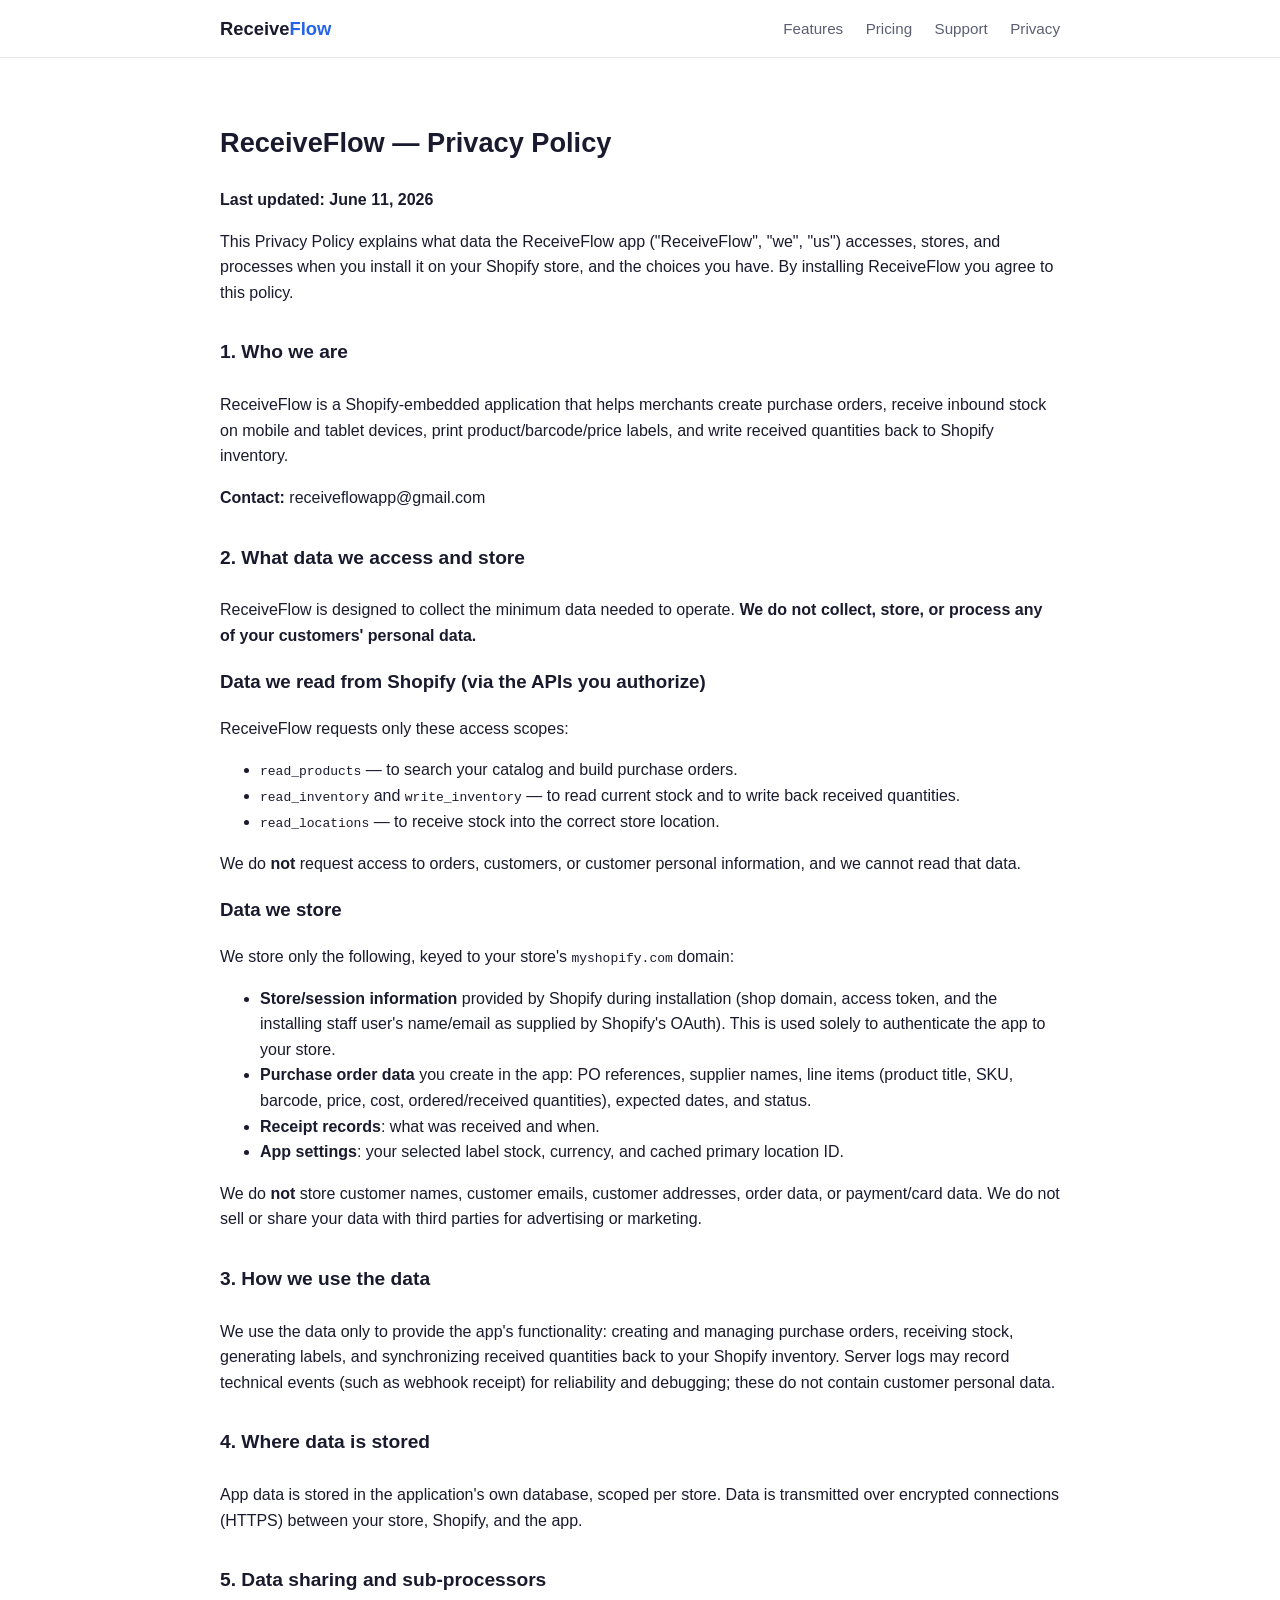
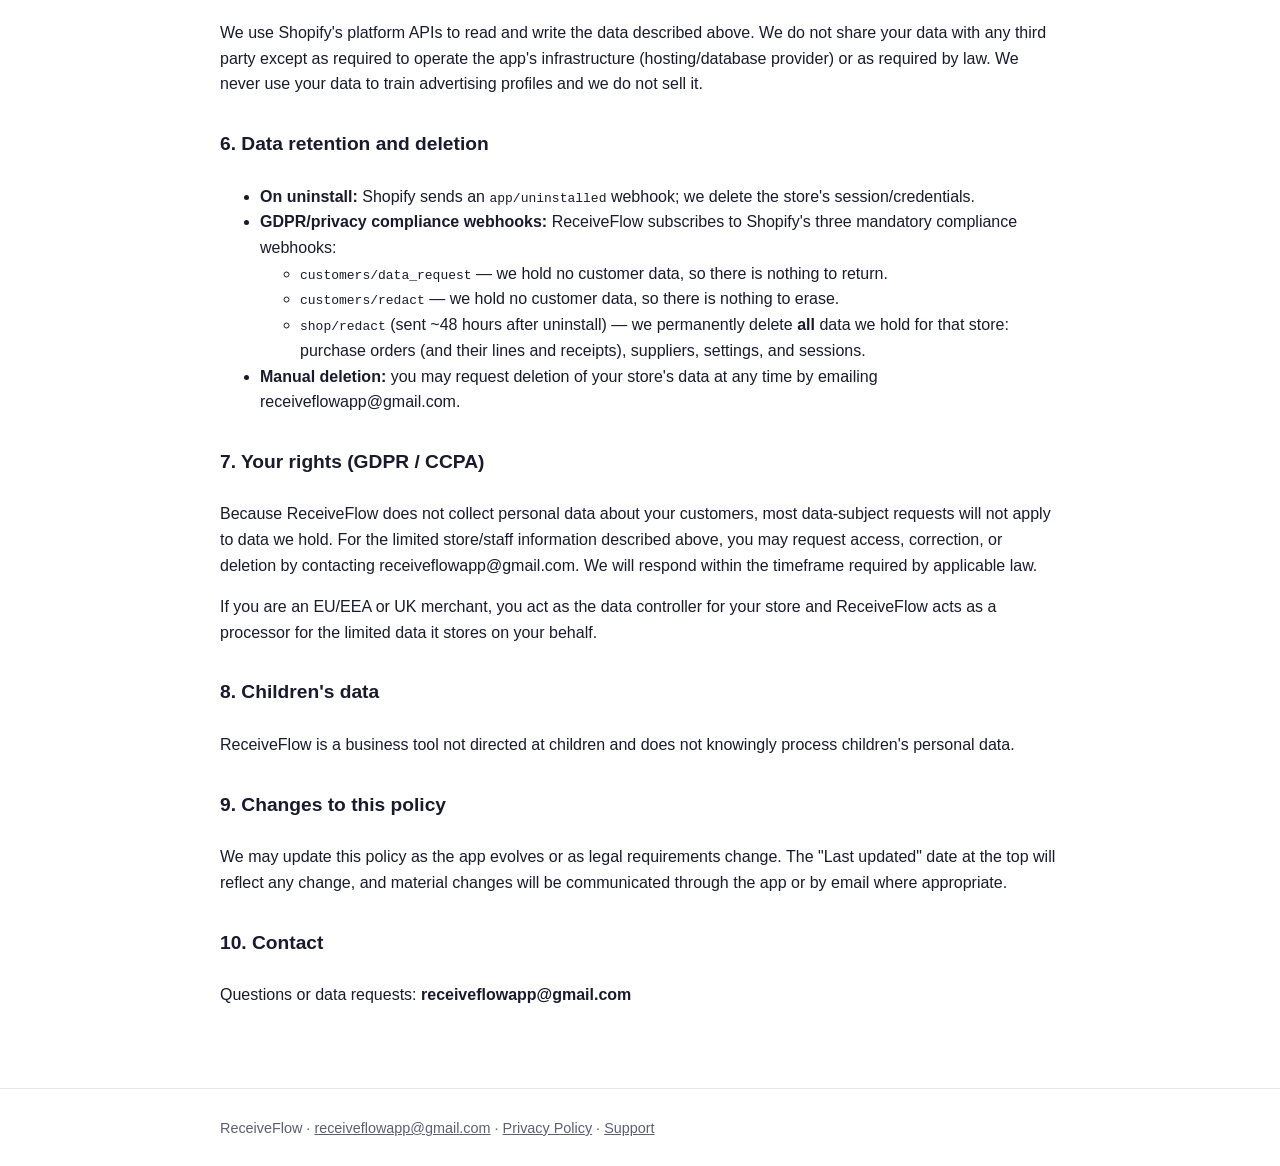
==== privacy.html @ bebd9b63 "ReceiveFlow marketing site" ====
<!DOCTYPE html>
<html lang="en">
<head>
<meta charset="UTF-8">
<meta name="viewport" content="width=device-width, initial-scale=1">
<title>Privacy Policy — ReceiveFlow</title>
<meta name="description" content="ReceiveFlow privacy policy: what data the app accesses and stores, and how it is deleted.">
<link rel="stylesheet" href="style.css">
</head>
<body>

<header class="site">
  <div class="wrap">
    <a class="brand" href="./">Receive<span>Flow</span></a>
    <nav class="site">
      <a href="index.html#features">Features</a>
      <a href="index.html#pricing">Pricing</a>
      <a href="support.html">Support</a>
      <a href="privacy.html">Privacy</a>
    </nav>
  </div>
</header>

<article class="legal">
<div class="wrap">

<h1>ReceiveFlow — Privacy Policy</h1>
<p><strong>Last updated: June 11, 2026</strong></p>

<p>This Privacy Policy explains what data the ReceiveFlow app ("ReceiveFlow", "we", "us")
accesses, stores, and processes when you install it on your Shopify store, and the choices
you have. By installing ReceiveFlow you agree to this policy.</p>

<h2>1. Who we are</h2>
<p>ReceiveFlow is a Shopify-embedded application that helps merchants create purchase orders,
receive inbound stock on mobile and tablet devices, print product/barcode/price labels, and
write received quantities back to Shopify inventory.</p>
<p><strong>Contact:</strong> receiveflowapp@gmail.com</p>

<h2>2. What data we access and store</h2>
<p>ReceiveFlow is designed to collect the minimum data needed to operate.
<strong>We do not collect, store, or process any of your customers' personal data.</strong></p>

<h3>Data we read from Shopify (via the APIs you authorize)</h3>
<p>ReceiveFlow requests only these access scopes:</p>
<ul>
  <li><code>read_products</code> — to search your catalog and build purchase orders.</li>
  <li><code>read_inventory</code> and <code>write_inventory</code> — to read current stock and to write back received quantities.</li>
  <li><code>read_locations</code> — to receive stock into the correct store location.</li>
</ul>
<p>We do <strong>not</strong> request access to orders, customers, or customer personal
information, and we cannot read that data.</p>

<h3>Data we store</h3>
<p>We store only the following, keyed to your store's <code>myshopify.com</code> domain:</p>
<ul>
  <li><strong>Store/session information</strong> provided by Shopify during installation
  (shop domain, access token, and the installing staff user's name/email as supplied by
  Shopify's OAuth). This is used solely to authenticate the app to your store.</li>
  <li><strong>Purchase order data</strong> you create in the app: PO references, supplier names,
  line items (product title, SKU, barcode, price, cost, ordered/received quantities),
  expected dates, and status.</li>
  <li><strong>Receipt records</strong>: what was received and when.</li>
  <li><strong>App settings</strong>: your selected label stock, currency, and cached primary
  location ID.</li>
</ul>
<p>We do <strong>not</strong> store customer names, customer emails, customer addresses,
order data, or payment/card data. We do not sell or share your data with third parties for
advertising or marketing.</p>

<h2>3. How we use the data</h2>
<p>We use the data only to provide the app's functionality: creating and managing purchase
orders, receiving stock, generating labels, and synchronizing received quantities back to
your Shopify inventory. Server logs may record technical events (such as webhook receipt)
for reliability and debugging; these do not contain customer personal data.</p>

<h2>4. Where data is stored</h2>
<p>App data is stored in the application's own database, scoped per store. Data is
transmitted over encrypted connections (HTTPS) between your store, Shopify, and the app.</p>

<h2>5. Data sharing and sub-processors</h2>
<p>We use Shopify's platform APIs to read and write the data described above. We do not
share your data with any third party except as required to operate the app's infrastructure
(hosting/database provider) or as required by law. We never use your data to train
advertising profiles and we do not sell it.</p>

<h2>6. Data retention and deletion</h2>
<ul>
  <li><strong>On uninstall:</strong> Shopify sends an <code>app/uninstalled</code> webhook;
  we delete the store's session/credentials.</li>
  <li><strong>GDPR/privacy compliance webhooks:</strong> ReceiveFlow subscribes to Shopify's
  three mandatory compliance webhooks:
    <ul>
      <li><code>customers/data_request</code> — we hold no customer data, so there is nothing to return.</li>
      <li><code>customers/redact</code> — we hold no customer data, so there is nothing to erase.</li>
      <li><code>shop/redact</code> (sent ~48 hours after uninstall) — we permanently delete
      <strong>all</strong> data we hold for that store: purchase orders (and their lines and
      receipts), suppliers, settings, and sessions.</li>
    </ul>
  </li>
  <li><strong>Manual deletion:</strong> you may request deletion of your store's data at any
  time by emailing receiveflowapp@gmail.com.</li>
</ul>

<h2>7. Your rights (GDPR / CCPA)</h2>
<p>Because ReceiveFlow does not collect personal data about your customers, most data-subject
requests will not apply to data we hold. For the limited store/staff information described
above, you may request access, correction, or deletion by contacting
receiveflowapp@gmail.com. We will respond within the timeframe required by applicable law.</p>
<p>If you are an EU/EEA or UK merchant, you act as the data controller for your store and
ReceiveFlow acts as a processor for the limited data it stores on your behalf.</p>

<h2>8. Children's data</h2>
<p>ReceiveFlow is a business tool not directed at children and does not knowingly process
children's personal data.</p>

<h2>9. Changes to this policy</h2>
<p>We may update this policy as the app evolves or as legal requirements change. The
"Last updated" date at the top will reflect any change, and material changes will be
communicated through the app or by email where appropriate.</p>

<h2>10. Contact</h2>
<p>Questions or data requests: <strong>receiveflowapp@gmail.com</strong></p>

</div>
</article>

<footer class="site">
  <div class="wrap">
    ReceiveFlow · <a href="mailto:receiveflowapp@gmail.com">receiveflowapp@gmail.com</a> ·
    <a href="privacy.html">Privacy Policy</a> · <a href="support.html">Support</a>
  </div>
</footer>

</body>
</html>
---- style.css ----
:root {
  --ink: #1a1a2e;
  --muted: #5c5f73;
  --accent: #2563eb;
  --accent-dark: #1e40af;
  --bg: #ffffff;
  --bg-soft: #f5f7fb;
  --border: #e3e6ef;
  --ok: #16a34a;
}
* { box-sizing: border-box; }
body {
  margin: 0;
  font-family: -apple-system, BlinkMacSystemFont, "Segoe UI", Roboto, Helvetica, Arial, sans-serif;
  color: var(--ink);
  background: var(--bg);
  line-height: 1.6;
}
.wrap { max-width: 880px; margin: 0 auto; padding: 0 20px; }
header.site {
  border-bottom: 1px solid var(--border);
  background: var(--bg);
}
header.site .wrap {
  display: flex; align-items: center; justify-content: space-between;
  padding-top: 14px; padding-bottom: 14px;
}
.brand { font-weight: 700; font-size: 1.15rem; text-decoration: none; color: var(--ink); }
.brand span { color: var(--accent); }
nav.site a { margin-left: 18px; text-decoration: none; color: var(--muted); font-size: 0.95rem; }
nav.site a:hover { color: var(--ink); }
.hero { background: var(--bg-soft); padding: 64px 0 56px; text-align: center; }
.hero h1 { font-size: 2.1rem; margin: 0 0 12px; line-height: 1.25; }
.hero p.lead { font-size: 1.15rem; color: var(--muted); max-width: 640px; margin: 0 auto 28px; }
.cta {
  display: inline-block; background: var(--accent); color: #fff; text-decoration: none;
  padding: 12px 28px; border-radius: 8px; font-weight: 600;
}
.cta:hover { background: var(--accent-dark); }
.cta-note { font-size: 0.85rem; color: var(--muted); margin-top: 10px; }
section { padding: 48px 0; }
section.alt { background: var(--bg-soft); }
h2 { font-size: 1.5rem; margin: 0 0 24px; }
.grid { display: grid; grid-template-columns: repeat(auto-fit, minmax(240px, 1fr)); gap: 20px; }
.card {
  background: var(--bg); border: 1px solid var(--border); border-radius: 10px; padding: 20px;
}
.card h3 { margin: 0 0 8px; font-size: 1.05rem; }
.card p { margin: 0; color: var(--muted); font-size: 0.95rem; }
.pricing .card { text-align: center; }
.pricing .price { font-size: 1.8rem; font-weight: 700; margin: 6px 0 2px; }
.pricing .per { color: var(--muted); font-size: 0.85rem; }
.pricing ul { list-style: none; padding: 0; margin: 14px 0 0; text-align: left; font-size: 0.92rem; }
.pricing li { padding: 4px 0 4px 22px; position: relative; }
.pricing li::before { content: "✓"; color: var(--ok); position: absolute; left: 0; }
.badge {
  display: inline-block; background: #eef2ff; color: var(--accent-dark);
  font-size: 0.75rem; font-weight: 600; padding: 2px 10px; border-radius: 999px;
  margin-bottom: 6px;
}
footer.site {
  border-top: 1px solid var(--border); padding: 28px 0; color: var(--muted); font-size: 0.9rem;
}
footer.site a { color: var(--muted); }
article.legal h1 { font-size: 1.7rem; }
article.legal h2 { font-size: 1.2rem; margin-top: 32px; }
article.legal { padding: 40px 0 64px; }
table { border-collapse: collapse; width: 100%; margin: 16px 0; }
th, td { border: 1px solid var(--border); padding: 8px 12px; text-align: left; font-size: 0.95rem; }
th { background: var(--bg-soft); }
.faq dt { font-weight: 600; margin-top: 20px; }
.faq dd { margin: 6px 0 0; color: var(--muted); }
@media (max-width: 600px) {
  .hero h1 { font-size: 1.6rem; }
  nav.site a { margin-left: 12px; font-size: 0.85rem; }
}
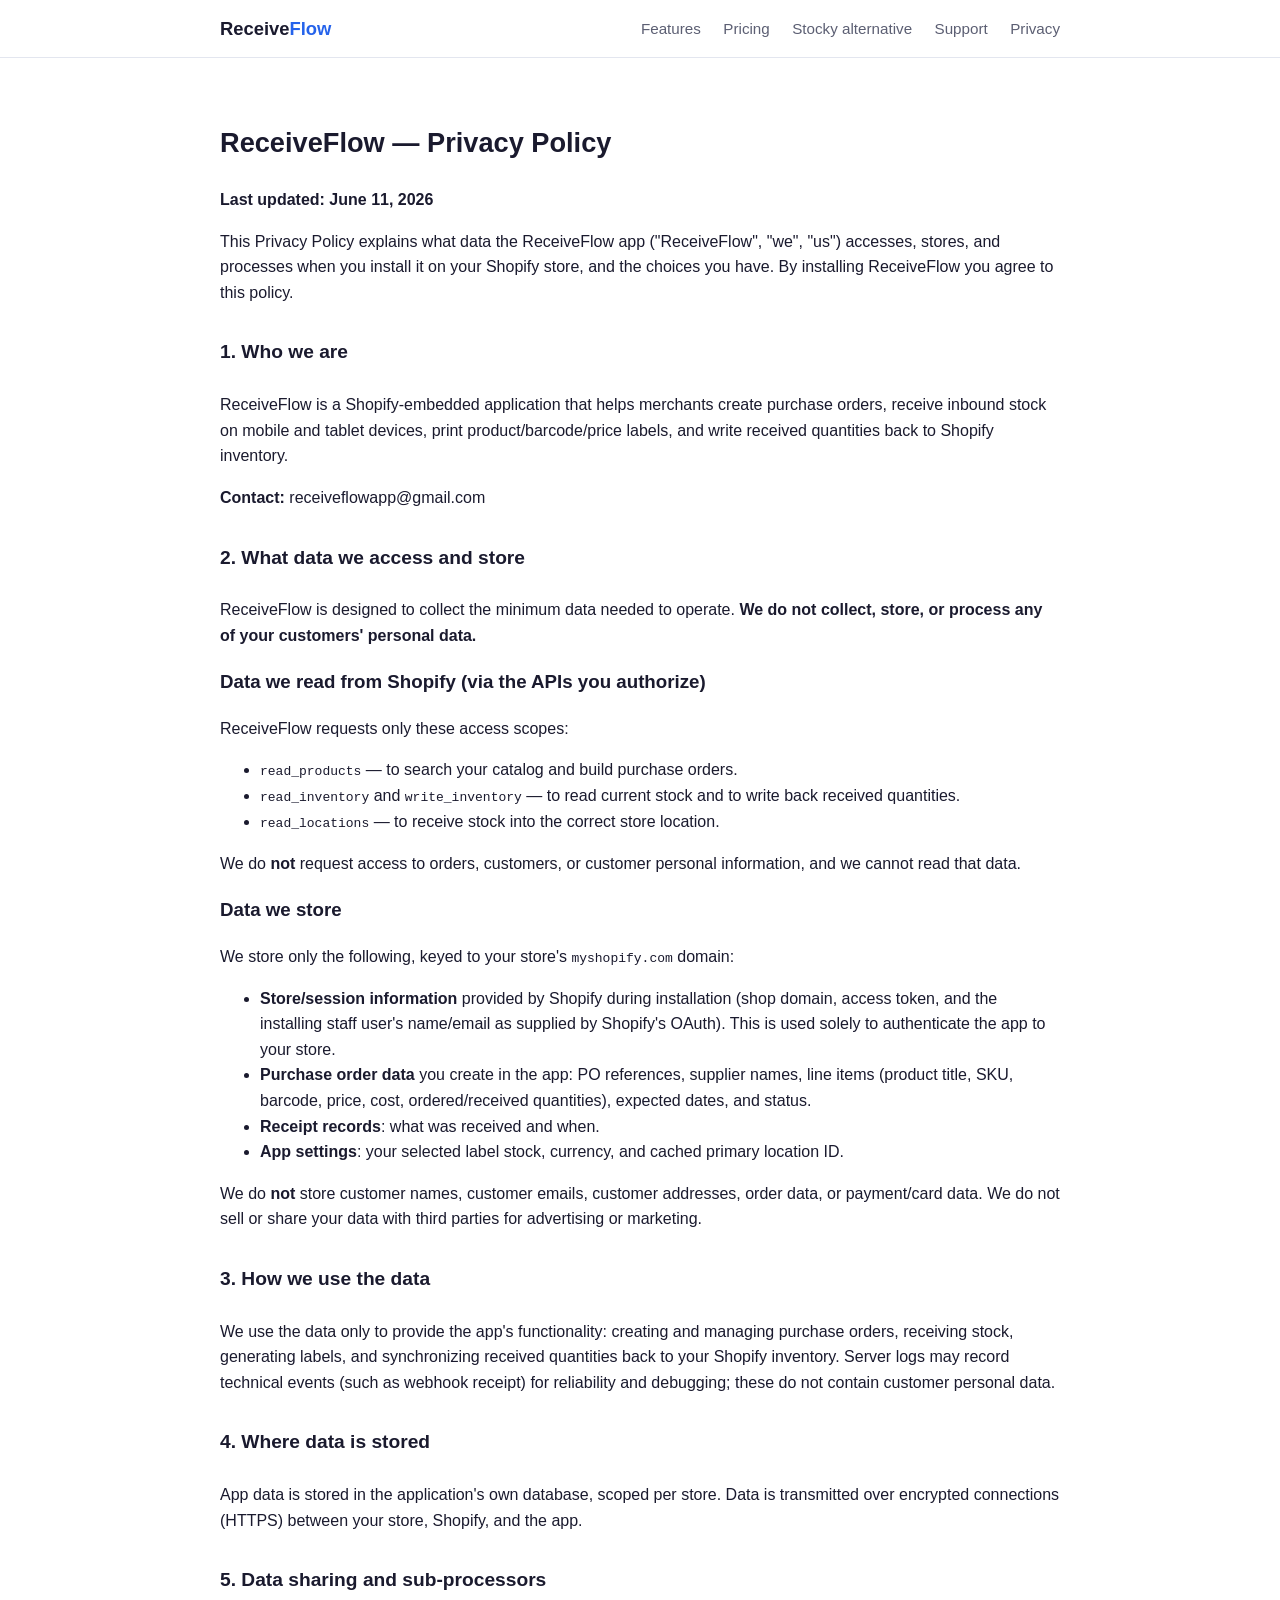
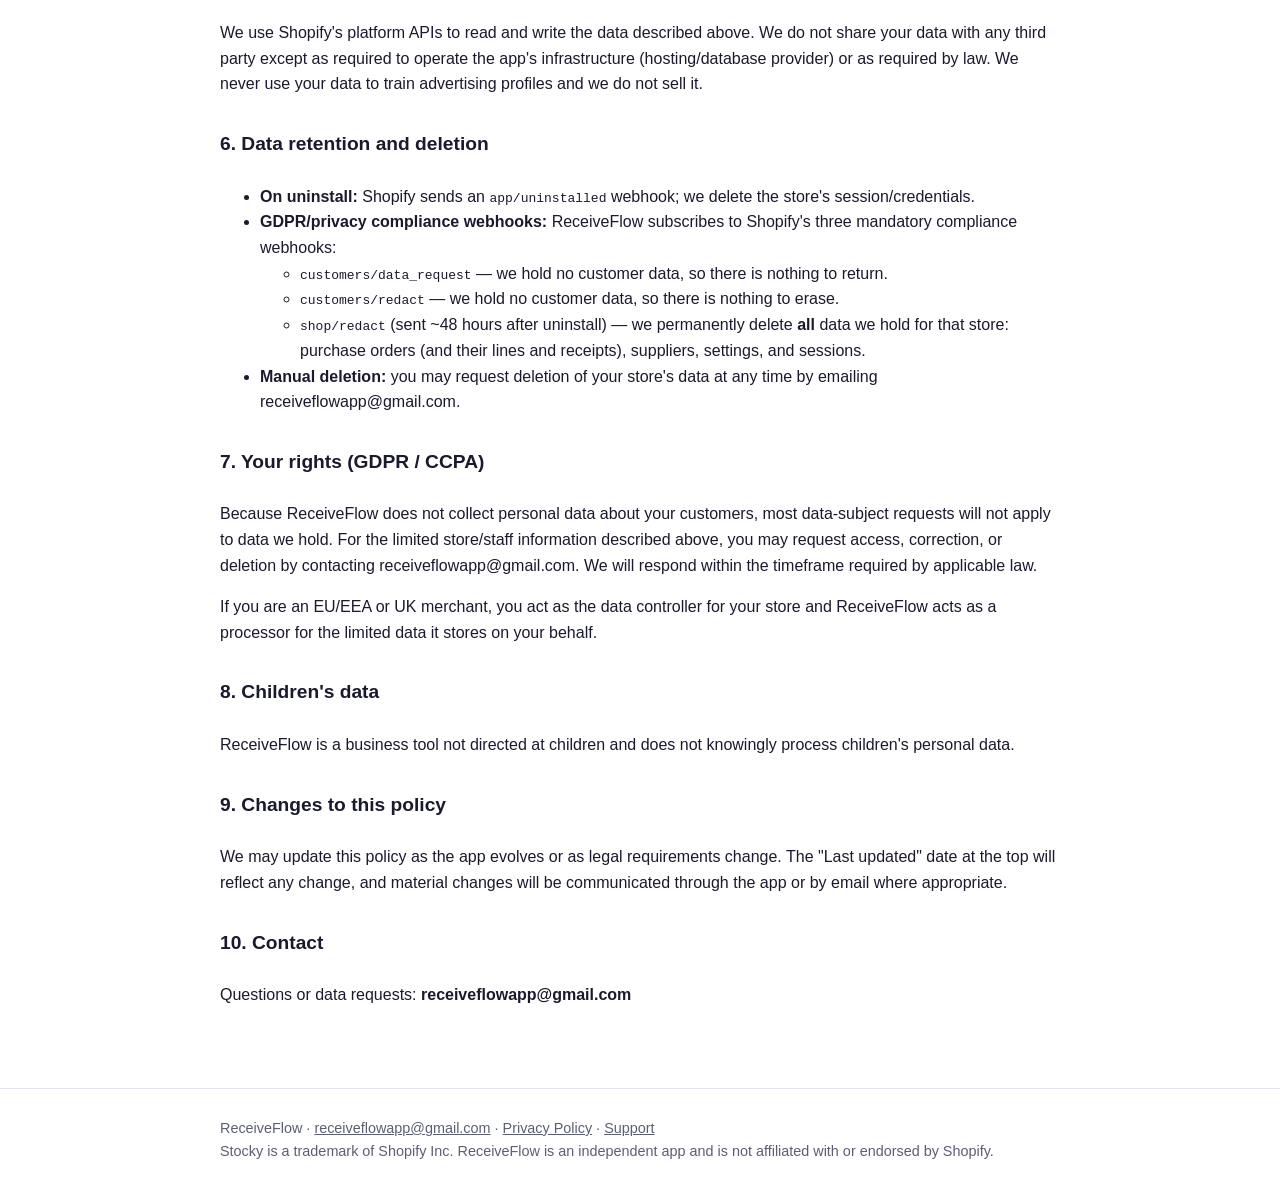
==== commit a8f657f5: "Add Stocky alternative guide page, update CTA to App Store, add sitemap" ====
--- a/privacy.html
+++ b/privacy.html
@@ -6,6 +6,7 @@
 <title>Privacy Policy — ReceiveFlow</title>
 <meta name="description" content="ReceiveFlow privacy policy: what data the app accesses and stores, and how it is deleted.">
 <link rel="stylesheet" href="style.css">
+<link rel="canonical" href="https://haruumi1.github.io/receiveflow/privacy.html">
 </head>
 <body>
 
@@ -15,6 +16,7 @@
     <nav class="site">
       <a href="index.html#features">Features</a>
       <a href="index.html#pricing">Pricing</a>
+      <a href="stocky-alternative.html">Stocky alternative</a>
       <a href="support.html">Support</a>
       <a href="privacy.html">Privacy</a>
     </nav>
@@ -128,7 +130,8 @@
 <footer class="site">
   <div class="wrap">
     ReceiveFlow · <a href="mailto:receiveflowapp@gmail.com">receiveflowapp@gmail.com</a> ·
-    <a href="privacy.html">Privacy Policy</a> · <a href="support.html">Support</a>
+    <a href="privacy.html">Privacy Policy</a> · <a href="support.html">Support</a><br>
+    Stocky is a trademark of Shopify Inc. ReceiveFlow is an independent app and is not affiliated with or endorsed by Shopify.
   </div>
 </footer>
 
